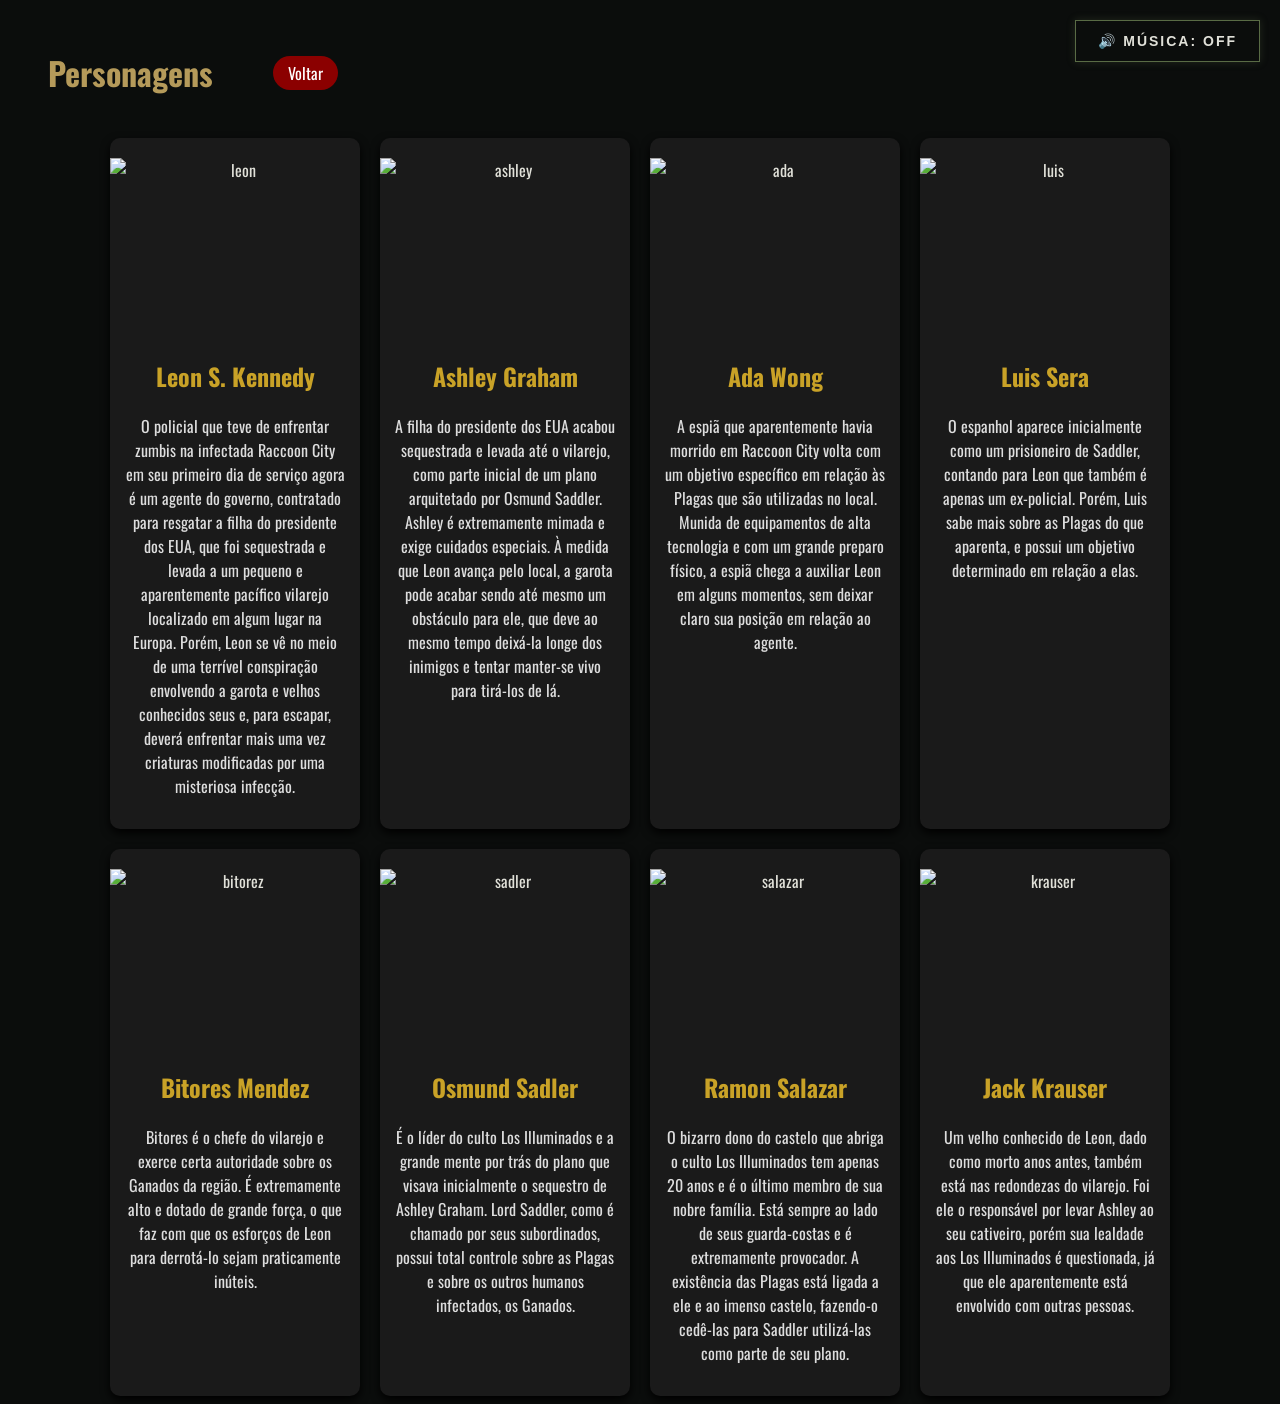
==== explorar.html @ 0bde9a8e "Add files via upload" ====
<!DOCTYPE html>
<html lang="en">
<head>
    <meta charset="UTF-8">
    <meta name="viewport" content="width=device-width, initial-scale=1.0">
    <title>Exploração</title>
    <link rel="stylesheet" href="style.css">
    <link rel="shortcut icon" href="icone/Chrisbanks2-Cold-Fusion-Hd-Umbrella-corp.128.png" type="image/x-icon">
      <link rel="preconnect" href="https://fonts.googleapis.com">
      <link rel="preconnect" href="https://fonts.gstatic.com" crossorigin>
      <link href="https://fonts.googleapis.com/css2?family=Oswald:wght@200..700&family=Work+Sans:ital,wght@0,100..900;1,100..900&display=swap" rel="stylesheet">
</head>
<body>
    <audio id="musica" loop>
    <source src="audio/Resident Evil 4 Save Theme (Extended).mp3" type="audio/mpeg">
</audio>

<button id="botao-musica" onclick="toggleMusica()">
    🔊 MÚSICA: OFF
</button>

<script>
    const musica = document.getElementById("musica");
    const botao = document.getElementById("botao-musica");

    function toggleMusica() {
        if (musica.paused) {
            musica.play();
            botao.textContent = "🔊 MÚSICA: ON";
        } else {
            musica.pause();
            botao.textContent = "🔇 MÚSICA: OFF";
        }
    }
</script>
    <div class="titulo">
        <h1>Personagens</h1>
        <a href="index.html">Voltar</a>
    </div>
    <div class="cards">

    <div class="card">
        <img src="imagens/capa.webp" alt="leon">
        <h2>Leon S. Kennedy</h2>
        <p>O policial que teve de enfrentar zumbis na infectada Raccoon City em seu primeiro dia de serviço agora é um agente do governo, contratado para resgatar a filha do presidente dos EUA, que foi sequestrada e levada a um pequeno e aparentemente pacífico vilarejo localizado em algum lugar na Europa. Porém, Leon se vê no meio de uma terrível conspiração envolvendo a garota e velhos conhecidos seus e, para escapar, deverá enfrentar mais uma vez criaturas modificadas por uma misteriosa infecção.</p>
    </div>

    <div class="card">
        <img src="imagens/ashley.webp" alt="ashley">
        <h2>Ashley Graham</h2>
        <p>A filha do presidente dos EUA acabou sequestrada e levada até o vilarejo, como parte inicial de um plano arquitetado por Osmund Saddler. Ashley é extremamente mimada e exige cuidados especiais. À medida que Leon avança pelo local, a garota pode acabar sendo até mesmo um obstáculo para ele, que deve ao mesmo tempo deixá-la longe dos inimigos e tentar manter-se vivo para tirá-los de lá.</p>
    </div>

    <div class="card">
        <img src="imagens/ada.webp" alt="ada">
        <h2>Ada Wong</h2>
        <p>A espiã que aparentemente havia morrido em Raccoon City volta com um objetivo específico em relação às Plagas que são utilizadas no local. Munida de equipamentos de alta tecnologia e com um grande preparo físico, a espiã chega a auxiliar Leon em alguns momentos, sem deixar claro sua posição em relação ao agente.</p>
    </div>

    <div class="card">
        <img src="imagens/luis.webp" alt="luis">
        <h2>Luis Sera</h2>
        <p>O espanhol aparece inicialmente como um prisioneiro de Saddler, contando para Leon que também é apenas um ex-policial. Porém, Luis sabe mais sobre as Plagas do que aparenta, e possui um objetivo determinado em relação a elas.</p>
    </div>

    <div class="card">
        <img src="imagens/bitorez.webp" alt="bitorez">
        <h2>Bitores Mendez</h2>
        <p>Bitores é o chefe do vilarejo e exerce certa autoridade sobre os Ganados da região. É extremamente alto e dotado de grande força, o que faz com que os esforços de Leon para derrotá-lo sejam praticamente inúteis.</p>
    </div>

    <div class="card">
        <img src="imagens/sadler.webp"alt="sadler">
        <h2>Osmund Sadler</h2>
        <p>É o líder do culto Los Illuminados e a grande mente por trás do plano que visava inicialmente o sequestro de Ashley Graham. Lord Saddler, como é chamado por seus subordinados, possui total controle sobre as Plagas e sobre os outros humanos infectados, os Ganados.</p>
    </div>

    <div class="card">
        <img src="imagens/salazar.webp" alt="salazar">
        <h2>Ramon Salazar</h2>
        <p>O bizarro dono do castelo que abriga o culto Los Illuminados tem apenas 20 anos e é o último membro de sua nobre família. Está sempre ao lado de seus guarda-costas e é extremamente provocador. A existência das Plagas está ligada a ele e ao imenso castelo, fazendo-o cedê-las para Saddler utilizá-las como parte de seu plano.</p>
    </div>

    <div class="card">
        <img src="imagens/krauser.webp" alt="krauser">
        <h2>Jack Krauser</h2>
        <p>Um velho conhecido de Leon, dado como morto anos antes, também está nas redondezas do vilarejo. Foi ele o responsável por levar Ashley ao seu cativeiro, porém sua lealdade aos Los Illuminados é questionada, já que ele aparentemente está envolvido com outras pessoas.</p>
    </div>
</div>
</body>
</html>
---- style.css ----
body {
    font-family: "Oswald", sans-serif;
    font-optical-sizing: auto;
    font-style: normal;
    background-color: #0B0D0C;
    color: #E0E0D8;
}
h1, h2 {
    color: #B59A5A;
}
h1 {
    padding: 20px 40px;
}
img {
    width: 700px;
    max-width: 100%;
    height: 400px;
    display: block;
    margin: 20px auto;

}

.btn-explorar {
    display: inline-block;
    background-color: #8b0000;
    color: white;
    padding: 5px 15px;
    text-decoration: none;
    border-radius: 30px;
    font-weight: bold;
}

.btn-explorar:hover {
    background-color: #b30000;
}
.titulo {
    display: flex;
    align-items: center;
    gap: 20px;
}
.titulo a {
    background-color: #8b0000;
    color: white;
    padding: 5px 15px;
    text-decoration: none;
    border-radius: 30px;
}

.titulo a:hover {
    background-color: #b30000;
}

section {
    padding: 20px 40px;
}

section p {
    max-width: 1000px;
    line-height: 1.6;
}
.cards {
    display: flex;
    flex-wrap: wrap;
    justify-content: center;
    gap: 20px;
}

.card {
    width: 250px;
    background-color: #1a1a1a;
    border-radius: 10px;
    overflow: hidden;
    box-shadow: 0 4px 10px #000;
    text-align: center;
}
.card img {
    width: 100%;
    height: 180px;
    object-fit: cover;
}

.card h2 {
    color: #c9a227;
}

.card p {
    color: #ddd;
    padding: 0 15px 15px;
}
.card {
    transition: 0.3s;
}

.card:hover {
    transform: translateY(-10px);
}
a {
    display: flex;
}

#botao-musica {
    background-color: #0B0D0C;
    color: #E0E0D8;

    border: 1px solid #596B45;
    padding: 12px 22px;

    font-family: Arial, sans-serif;
    font-size: 14px;
    font-weight: bold;
    letter-spacing: 2px;

    cursor: pointer;
    transition: 0.3s;

    box-shadow: 0 0 8px rgba(89, 107, 69, 0.3);
}

#botao-musica:hover {
    background-color: #596B45;
    color: #0B0D0C;

    box-shadow: 0 0 15px rgba(89, 107, 69, 0.6);
    transform: scale(1.03);
}

#botao-musica:active {
    transform: scale(0.98);
}

#botao-musica {
    position: fixed;
    top: 20px;
    right: 20px;
}
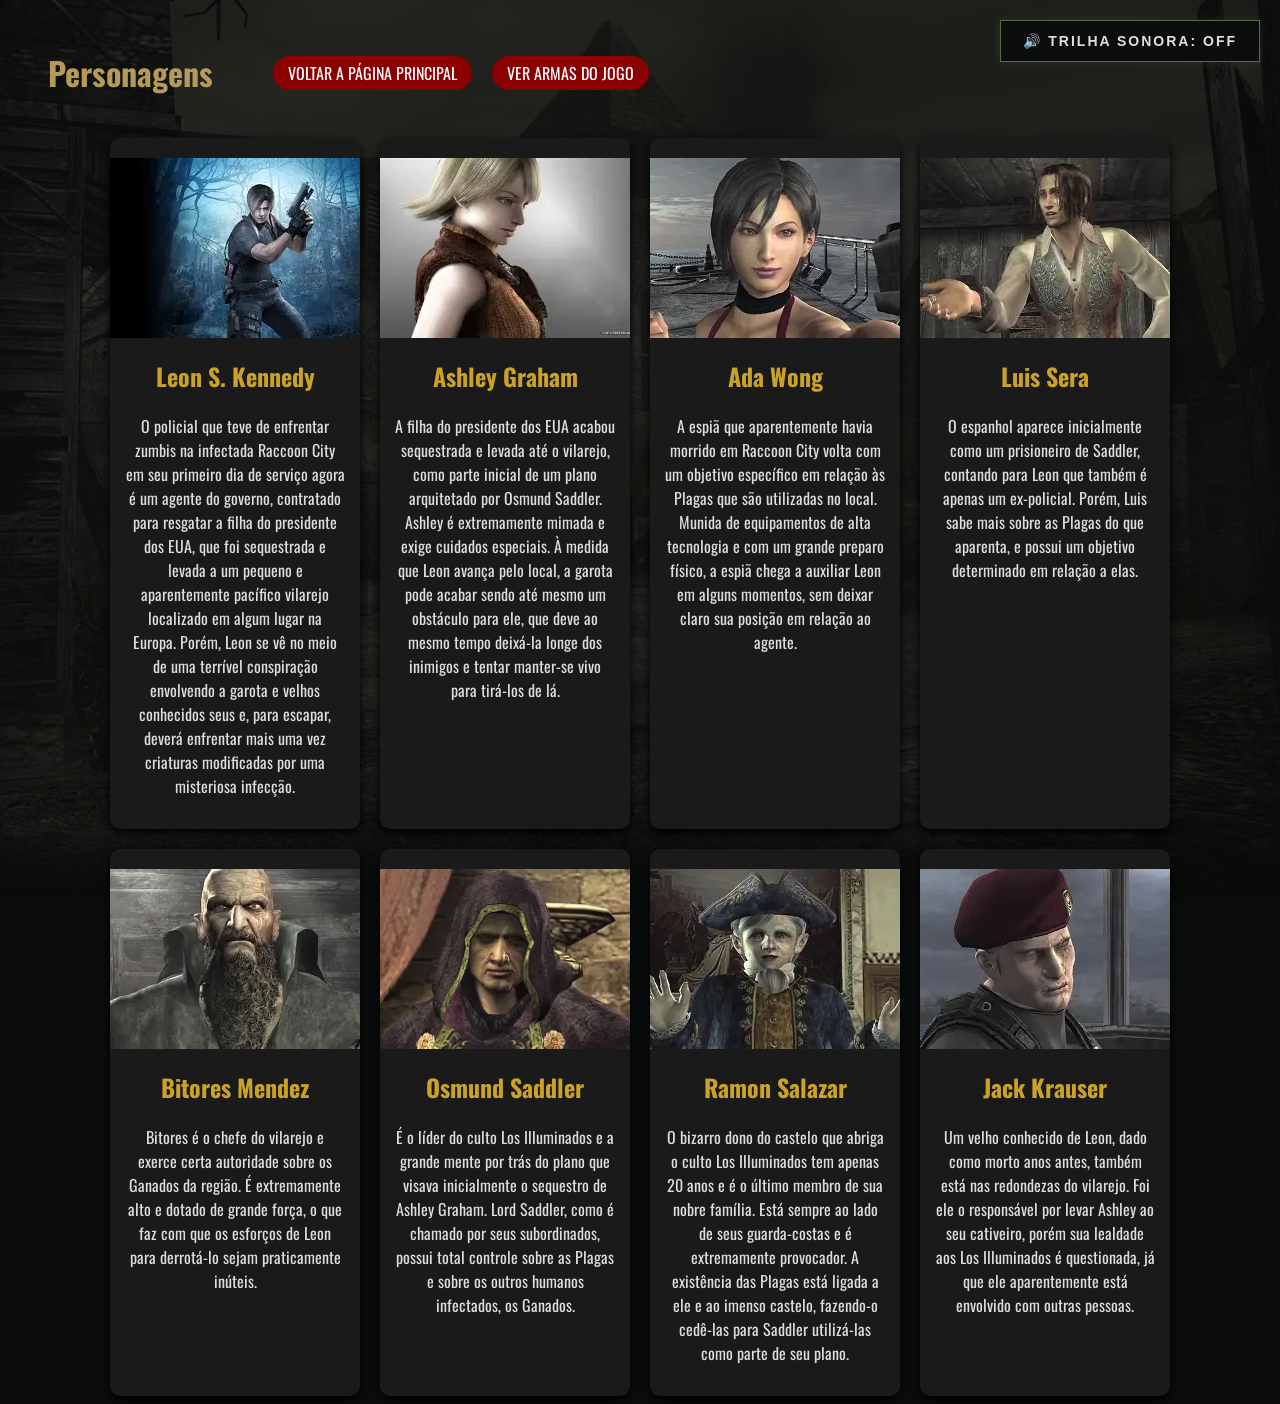
==== commit 0583a977: "Add files via upload" ====
--- a/explorar.html
+++ b/explorar.html
@@ -1,5 +1,5 @@
 <!DOCTYPE html>
-<html lang="en">
+<html lang="pt-br">
 <head>
     <meta charset="UTF-8">
     <meta name="viewport" content="width=device-width, initial-scale=1.0">
@@ -16,7 +16,7 @@
 </audio>
 
 <button id="botao-musica" onclick="toggleMusica()">
-    🔊 MÚSICA: OFF
+    🔊 TRILHA SONORA: OFF
 </button>
 
 <script>
@@ -26,16 +26,17 @@
     function toggleMusica() {
         if (musica.paused) {
             musica.play();
-            botao.textContent = "🔊 MÚSICA: ON";
+            botao.textContent = "🔊 TRILHA SONORA: ON";
         } else {
             musica.pause();
-            botao.textContent = "🔇 MÚSICA: OFF";
+            botao.textContent = "🔇 TRILHA SONORA: OFF";
         }
     }
 </script>
     <div class="titulo">
         <h1>Personagens</h1>
-        <a href="index.html">Voltar</a>
+        <a href="index.html">VOLTAR A PÁGINA PRINCIPAL</a>
+        <a href="armas.html">VER ARMAS DO JOGO</a>
     </div>
     <div class="cards">
 
@@ -71,7 +72,7 @@
 
     <div class="card">
         <img src="imagens/sadler.webp"alt="sadler">
-        <h2>Osmund Sadler</h2>
+        <h2>Osmund Saddler</h2>
         <p>É o líder do culto Los Illuminados e a grande mente por trás do plano que visava inicialmente o sequestro de Ashley Graham. Lord Saddler, como é chamado por seus subordinados, possui total controle sobre as Plagas e sobre os outros humanos infectados, os Ganados.</p>
     </div>
 
--- a/style.css
+++ b/style.css
@@ -4,6 +4,13 @@
     font-style: normal;
     background-color: #0B0D0C;
     color: #E0E0D8;
+    background-image: linear-gradient(
+        rgba(11, 13, 12, 0.85),
+        rgba(11, 13, 12, 0.85)
+    ), url("imagens/vilareijo.jpg");
+    background-size: cover;
+    background-position: center;
+    background-attachment: fixed;
 }
 h1, h2 {
     color: #B59A5A;
@@ -21,6 +28,17 @@
 }
 
 .btn-explorar {
+    display: flex;
+    background-color: #8b0000;
+    color: white;
+    padding: 5px 15px;
+    text-decoration: none;
+    border-radius: 30px;
+    font-weight: bold;
+    align-items: center;
+    justify-content:center ;
+}
+.btn-explorar2 {
     display: inline-block;
     background-color: #8b0000;
     color: white;
@@ -28,15 +46,22 @@
     text-decoration: none;
     border-radius: 30px;
     font-weight: bold;
+    align-items: center;
+    justify-content:center ;
 }
-
 .btn-explorar:hover {
+    background-color: #b30000;
+}
+.btn-explorar2:hover {
     background-color: #b30000;
 }
 .titulo {
     display: flex;
     align-items: center;
     gap: 20px;
+}
+.capa {
+    text-align: center;
 }
 .titulo a {
     background-color: #8b0000;
@@ -72,6 +97,10 @@
     overflow: hidden;
     box-shadow: 0 4px 10px #000;
     text-align: center;
+}
+ .categoria-armas h2 {
+    text-align: center;
+    margin: 40px 0 20px;
 }
 .card img {
     width: 100%;
@@ -132,4 +161,16 @@
     position: fixed;
     top: 20px;
     right: 20px;
+}
+
+.final {
+    background-color: #111512;
+    color: #D8D8CC;
+    padding: 5px 15px;
+    display: block;
+    gap: 20px;
+    border-radius: 30px;
+    width: fit-content;
+    margin: 0 auto;
+
 }
